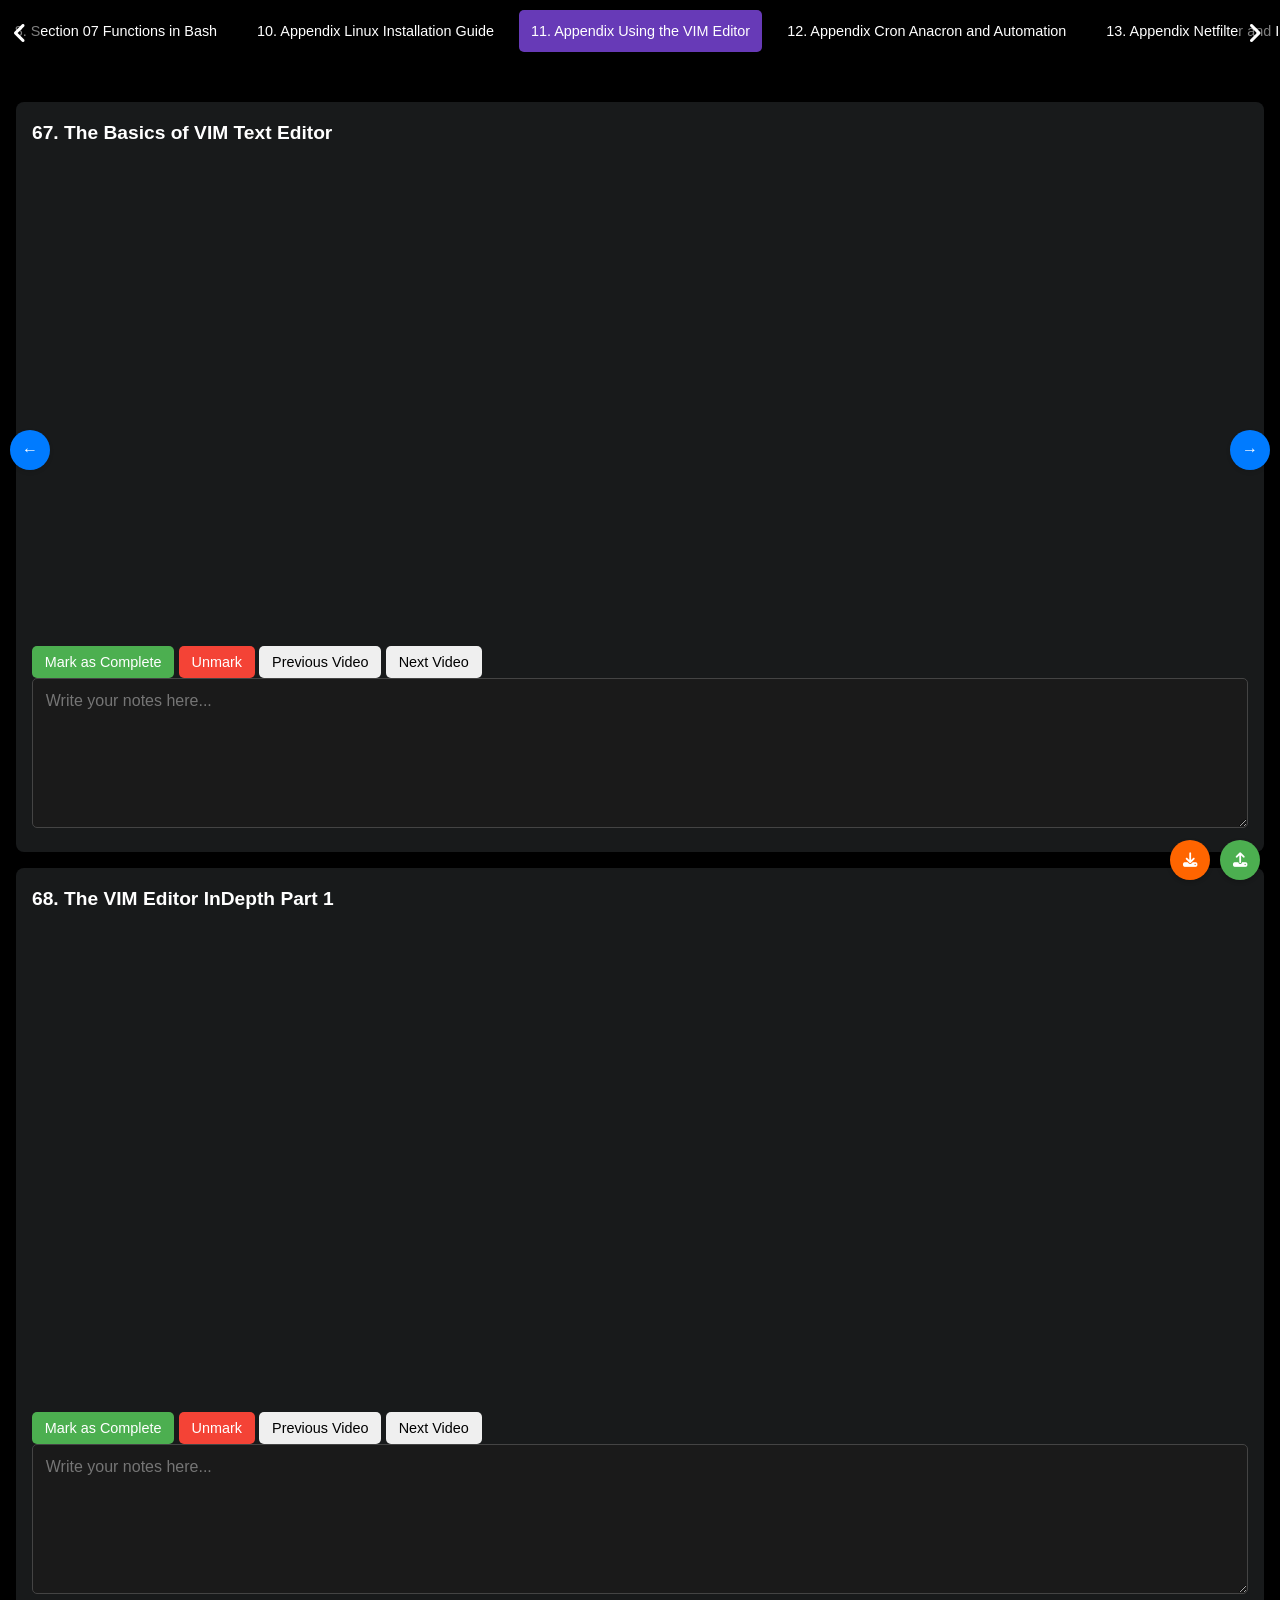
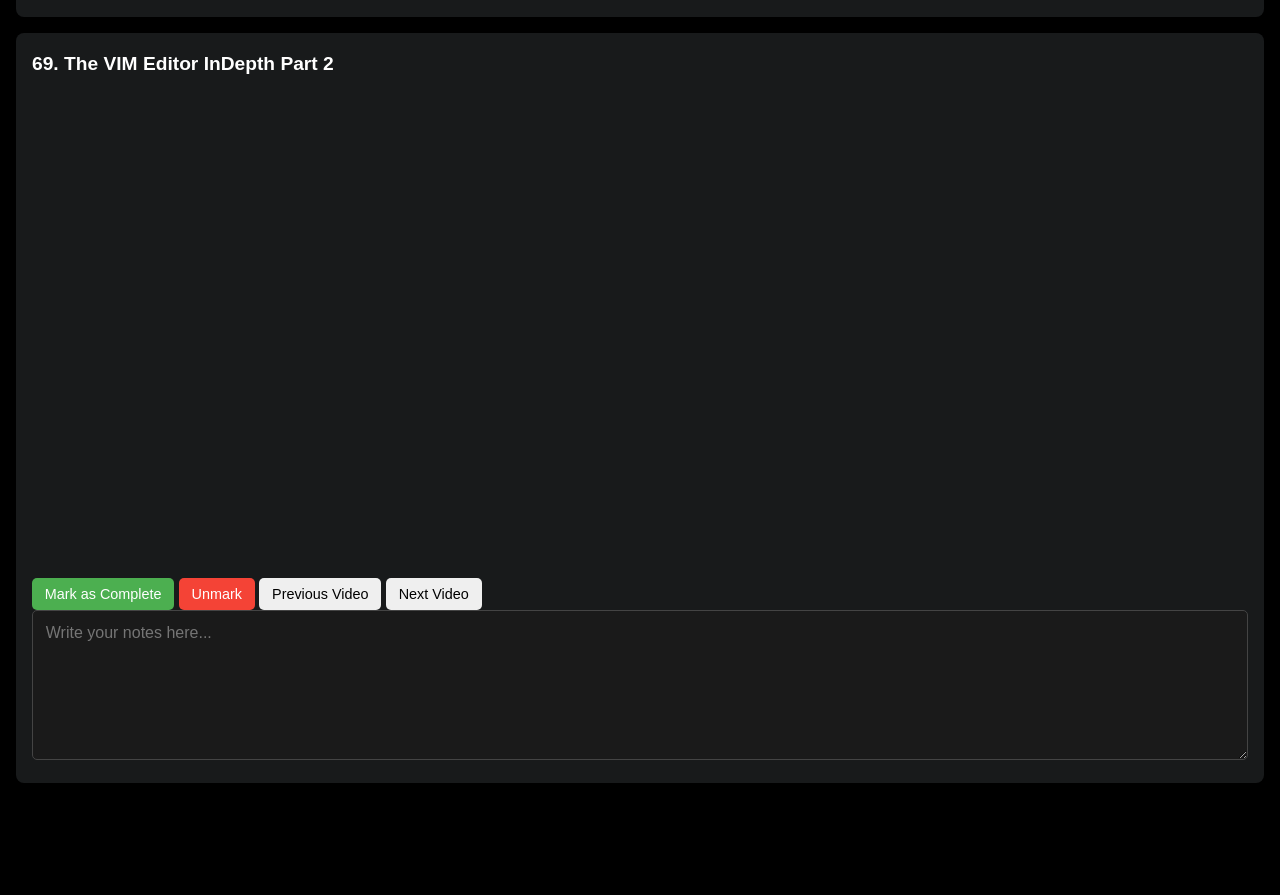
==== s10.html @ 4765cff9 "Add files via upload" ====
<!DOCTYPE html>

<html lang="en">
<head>
<meta charset="utf-8"/>
<meta content="width=device-width, initial-scale=1.0" name="viewport"/>
<title>Bash Scripting Learn Shell Scripting Zero to Mastery</title>
<link href="styles.css" rel="stylesheet"/>
<link href="https://cdnjs.cloudflare.com/ajax/libs/font-awesome/6.3.0/css/all.min.css" rel="stylesheet"/>
<style>
            .video-container {
                width: 100%;
                max-width: 800px;
                margin: 20px auto;
            }
            .drive-iframe {
                width: 100%;
                height: 100%;
                border: none;
            }
        </style>
</head>
<body>
<header>
<nav class="wrapper">
<i class="fa-solid fa-angle-left arrow" id="left"></i>
<ul class="carousel">
<!-- Navigation items will be inserted here -->
<li class="card"><a href="index.html">1. Introduction</a></li>
<li class="card"><a href="s2.html">2. Section 01 Intro to Bash Shell Scripting</a></li>
<li class="card"><a href="s3.html">3. Section 02 Variables</a></li>
<li class="card"><a href="s4.html">4. Section 03 Shell Expansions</a></li>
<li class="card"><a href="s5.html">5. Section 04 Shell Operation in Depth</a></li>
<li class="card"><a href="s6.html">6. Section 05 Program Flow in Bash</a></li>
<li class="card"><a href="s7.html">7. Section 06 Loops in Bash</a></li>
<li class="card"><a href="s8.html">8. Section 07 Functions in Bash</a></li>
<li class="card"><a href="s9.html">10. Appendix Linux Installation Guide</a></li>
<li class="card" id="actuel"><a href="s10.html">11. Appendix Using the VIM Editor</a></li>
<li class="card"><a href="s11.html">12. Appendix Cron Anacron and Automation</a></li>
<li class="card"><a href="s12.html">13. Appendix Netfilter and Iptables Firewall</a></li></ul>
<i class="fa-solid fa-angle-right arrow" id="right"></i>
</nav>
</header>
<!-- Navigation buttons -->
<button class="arrow-button" id="left-arrow" onclick="navigate('s9.html')">←</button>
<button class="arrow-button" id="right-arrow" onclick="navigate('s11.html')">→</button>
<main>
<!-- Video sections will be inserted here -->

<section class="section" id="section67">
<h2 class="video-title">67. The Basics of VIM Text Editor</h2>
<div class="video-container">
<iframe allow="autoplay" allowfullscreen="" class="drive-iframe" src="https://drive.google.com/file/d/1gbppZgVhkuj44n3WigcpNycdKIpr-x45/preview">
</iframe>
</div>
<button class="complete-btn">Mark as Complete</button>
<button class="unmark-btn">Unmark</button>
<button onclick="navigateToSection('prev', 0)">Previous Video</button>
<button onclick="navigateToSection('next', 0)">Next Video</button>
<textarea class="notes-input" id="notes67" placeholder="Write your notes here..."></textarea>
</section>
<section class="section" id="section68">
<h2 class="video-title">68. The VIM Editor InDepth Part 1</h2>
<div class="video-container">
<iframe allow="autoplay" allowfullscreen="" class="drive-iframe" src="https://drive.google.com/file/d/1gc5w0KLkhK8BNyvGFPytDbnXpHJUFHbZ/preview">
</iframe>
</div>
<button class="complete-btn">Mark as Complete</button>
<button class="unmark-btn">Unmark</button>
<button onclick="navigateToSection('prev', 1)">Previous Video</button>
<button onclick="navigateToSection('next', 1)">Next Video</button>
<textarea class="notes-input" id="notes68" placeholder="Write your notes here..."></textarea>
</section>
<section class="section" id="section69">
<h2 class="video-title">69. The VIM Editor InDepth Part 2</h2>
<div class="video-container">
<iframe allow="autoplay" allowfullscreen="" class="drive-iframe" src="https://drive.google.com/file/d/1gfsKuEkOISeP9J9SKrh0cAF49Kg6fISy/preview">
</iframe>
</div>
<button class="complete-btn">Mark as Complete</button>
<button class="unmark-btn">Unmark</button>
<button onclick="navigateToSection('prev', 2)">Previous Video</button>
<button onclick="navigateToSection('next', 2)">Next Video</button>
<textarea class="notes-input" id="notes69" placeholder="Write your notes here..."></textarea>
</section>
</main>
<!-- Footer elements -->
<div class="footer-buttons">
<button id="backToTop" style="display: none;">
<i class="fas fa-arrow-up"></i>
</button>
<button id="exportButton">
<i class="fa-solid fa-download"></i>
</button>
<input accept=".json" id="importButton" type="file"/>
<button id="importDataButton">
<i class="fa-solid fa-upload"></i>
</button>
</div>
<script src="script.js"></script>
</body>
</html>
---- styles.css ----
/* Base Styles */
    * {
    margin: 0;
    padding: 0;
    box-sizing: border-box;
    }

    html {
    scroll-behavior: smooth;
    font-size: 16px;
    }

    body {
    font-family: "Poppins", sans-serif;
    background-color: #000000;
    color: #fff;
    line-height: 1.6;
    padding-bottom: 80px; /* Space for footer buttons */
    }

    /* Header & Navigation */
    header {
    background-color: black;
    padding: 10px 0;
    position: sticky;
    top: 0;
    width: 100%;
    z-index: 1000;
    box-shadow: 0 4px 6px rgba(0, 0, 0, 0.1);
    }

    .wrapper {
    display: flex;
    align-items: center;
    justify-content: space-between;
    position: relative;
    overflow: hidden;
    width: 100%;
    }

    .carousel {
    display: flex;
    gap: 10px;
    overflow-x: auto;
    list-style: none;
    padding: 0 50px;
    margin: 0;
    scroll-behavior: smooth;
    flex-grow: 1;
    scrollbar-width: none; /* Firefox */
    }

    .carousel::-webkit-scrollbar {
    display: none; /* Chrome/Safari */
    }

    .card {
    flex: 0 0 auto;
    padding: 8px 15px;
    background-color: black;
    border-radius: 5px;
    transition: all 0.3s ease;
    }

    .card a {
    text-decoration: none;
    color: white;
    font-weight: 500;
    white-space: nowrap;
    font-size: 0.9rem;
    }

    .card:hover {
    transform: scale(1.05);
    background-color: #3d5da9;
    }

    #actuel {
    background-color: #673ab7;
    border-radius: 5px;
    padding: 8px 12px;
    color: white;
    }

    .arrow {
    color: white;
    font-size: 1.5rem;
    cursor: pointer;
    padding: 8px;
    background-color: rgba(0, 0, 0, 0.5);
    border-radius: 50%;
    position: absolute;
    top: 50%;
    transform: translateY(-50%);
    z-index: 10;
    display: flex;
    align-items: center;
    justify-content: center;
    width: 36px;
    height: 36px;
    }

    .arrow:hover {
    background-color: #e74c3c;
    }

    #left {
    left: 5px;
    }

    #right {
    right: 5px;
    }

    /* Main Content */
    main {
    padding: 1rem;
    margin-top: 0.5rem;
    }

    .section {
    background-color: rgb(24, 26, 27);
    margin: 1rem 0;
    padding: 1rem;
    border-radius: 8px;
    box-shadow: 0 2px 4px rgba(0, 0, 0, 0.1);
    }

    .video-title {
    font-size: 1.2rem;
    margin-bottom: 0.8rem;
    color: #fff;
    }

    .video-container {
    width: 100%;
    max-width: 800px;
    margin: 0 auto 1rem;
    aspect-ratio: 16/9;
    }

    .drive-iframe {
    width: 100%;
    height: 100%;
    border: none;
    border-radius: 5px;
    }

    /* Buttons */
    .button-group {
    display: flex;
    flex-wrap: wrap;
    gap: 0.5rem;
    margin-bottom: 1rem;
    }

    button {
    border-radius: 5px;
    padding: 0.5rem 0.8rem;
    border: none;
    cursor: pointer;
    font-weight: 500;
    font-size: 0.9rem;
    transition: all 0.2s ease;
    }

    .complete-btn {
    background-color: #4caf50;
    color: white;
    }

    .complete-btn:hover {
    background-color: #45a049;
    }

    .unmark-btn {
    background-color: #f44336;
    color: white;
    }

    .unmark-btn:hover {
    background-color: #d32f2f;
    }

    .arrow-button {
    position: fixed;
    top: 50%;
    transform: translateY(-50%);
    background-color: #007bff;
    color: white;
    border: none;
    border-radius: 50%;
    width: 40px;
    height: 40px;
    font-size: 1rem;
    cursor: pointer;
    box-shadow: 0 2px 4px rgba(0, 0, 0, 0.1);
    z-index: 999;
    display: flex;
    align-items: center;
    justify-content: center;
    }

    .arrow-button:hover {
    background-color: #0056b3;
    transform: translateY(-50%) scale(1.1);
    }

    #left-arrow {
    left: 10px;
    }

    #right-arrow {
    right: 10px;
    }

    /* Notes */
    .notes-input {
    width: 100%;
    height: 150px;
    padding: 0.8rem;
    border: 1px solid #444;
    border-radius: 5px;
    font-size: 1rem;
    resize: vertical;
    color: #fff;
    background-color: #1a1a1a;
    font-family: Arial, sans-serif;
    }

    .notes-input:focus {
    border-color: #4caf50;
    outline: none;
    box-shadow: 0 0 0 2px rgba(76, 175, 80, 0.2);
    }

    /* Footer Buttons */
    .footer-buttons {
    position: fixed;
    bottom: 20px;
    right: 20px;
    display: flex;
    gap: 10px;
    z-index: 1000;
    }

    #backToTop, #exportButton, #importDataButton {
    width: 40px;
    height: 40px;
    border-radius: 50%;
    display: flex;
    align-items: center;
    justify-content: center;
    border: none;
    cursor: pointer;
    box-shadow: 0 2px 4px rgba(0, 0, 0, 0.2);
    transition: all 0.2s ease;
    }

    #backToTop {
    background-color: #007BFF;
    color: white;
    }

    #backToTop:hover {
    background-color: #0056b3;
    }

    #exportButton {
    background-color: #FF6500;
    color: white;
    }

    #exportButton:hover {
    background-color: #fc7f2b;
    }

    #importDataButton {
    background-color: #4CAF50;
    color: white;
    }

    #importDataButton:hover {
    background-color: #49d34e;
    }

    #importButton {
    display: none;
    }

    /* Mobile Responsiveness */
    @media (max-width: 768px) {
    html {
        font-size: 14px;
    }

    .carousel {
        padding: 0 40px;
    }

    .card {
        padding: 6px 12px;
    }

    .arrow {
        width: 30px;
        height: 30px;
        font-size: 1.2rem;
    }

    .section {
        padding: 0.8rem;
    }

    .video-title {
        font-size: 1.1rem;
    }

    button {
        padding: 0.4rem 0.7rem;
        font-size: 0.8rem;
    }

    .arrow-button {
        width: 35px;
        height: 35px;
    }

    .footer-buttons {
        bottom: 15px;
        right: 15px;
    }

    #backToTop, #exportButton, #importDataButton {
        width: 36px;
        height: 36px;
        font-size: 0.9rem;
    }
    }

    @media (max-width: 480px) {
    .carousel {
        gap: 8px;
        padding: 0 35px;
    }

    .card a {
        font-size: 0.8rem;
    }

    .button-group {
        gap: 0.3rem;
    }

    button {
        padding: 0.3rem 0.6rem;
    }

    .notes-input {
        height: 120px;
        padding: 0.6rem;
    }
    }

    @media (max-width: 768px) {
    #left-arrow, #right-arrow {
        display: none !important;
    }
    }
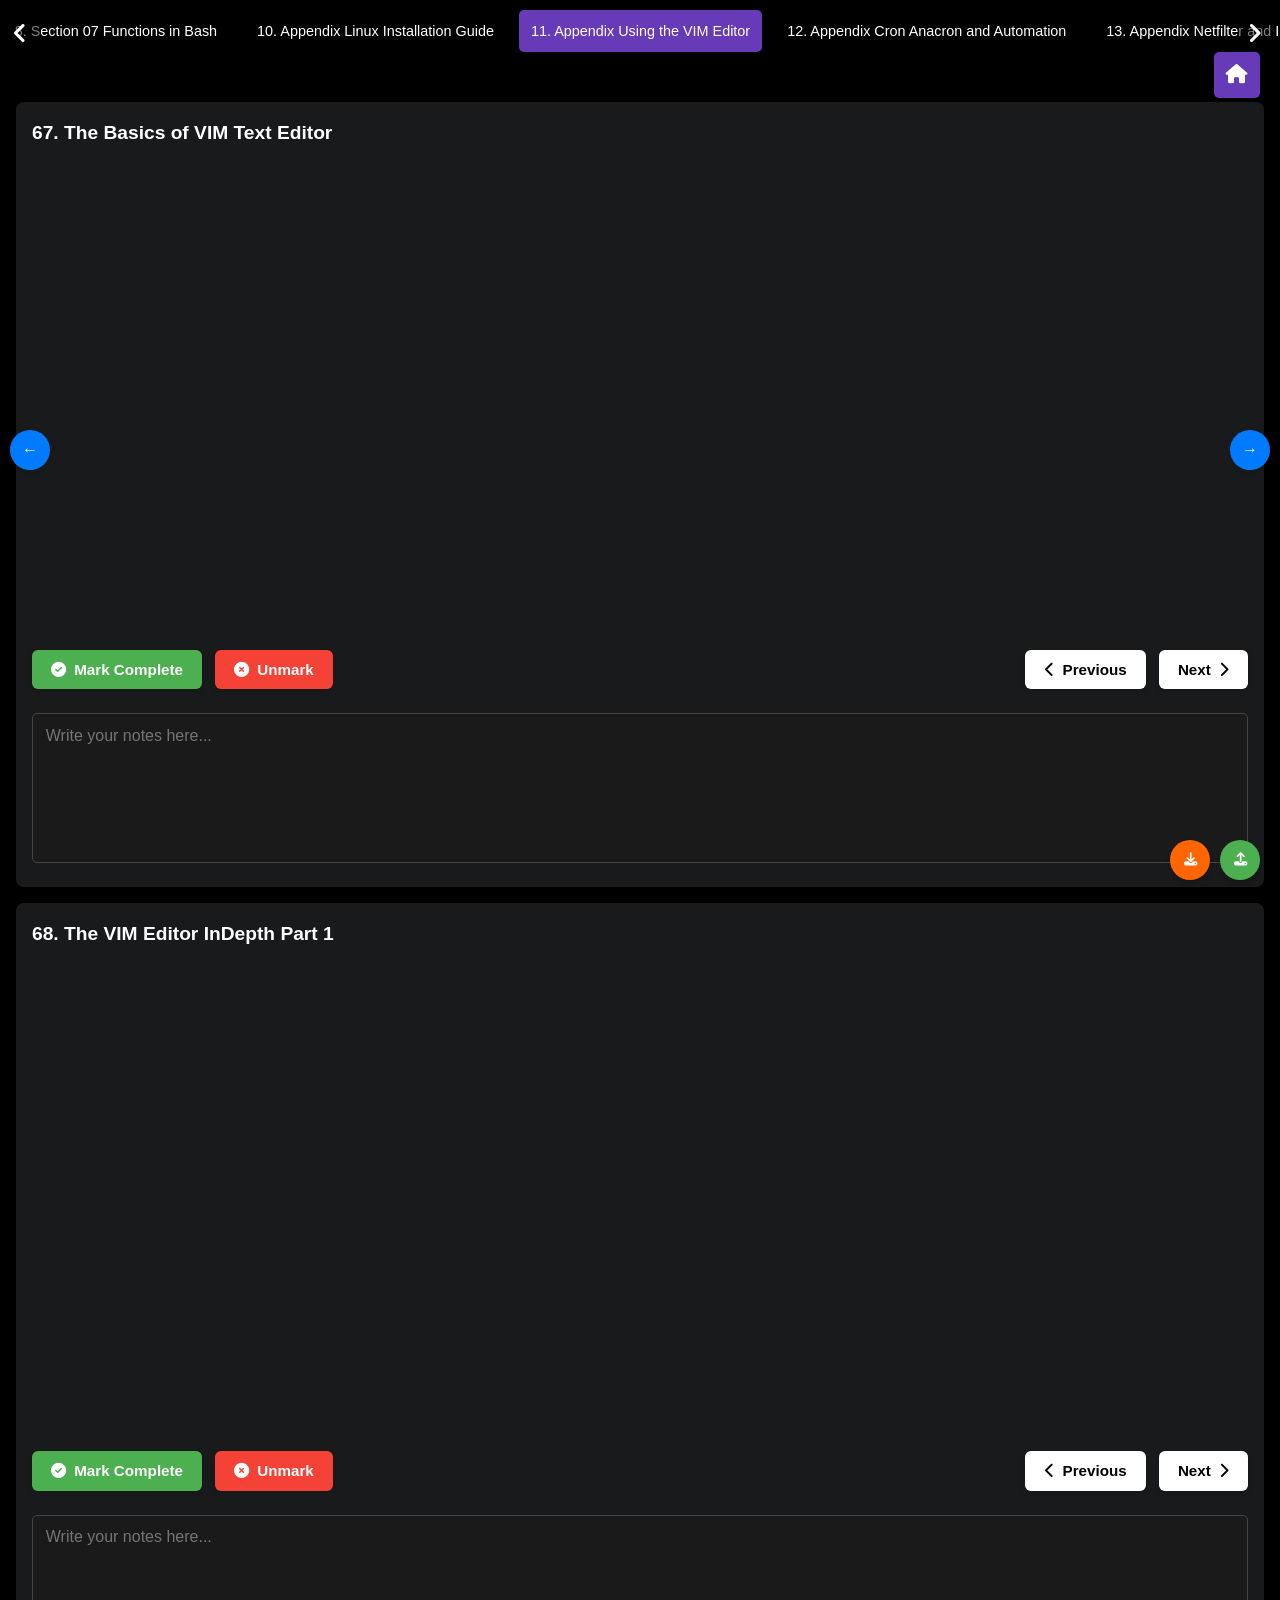
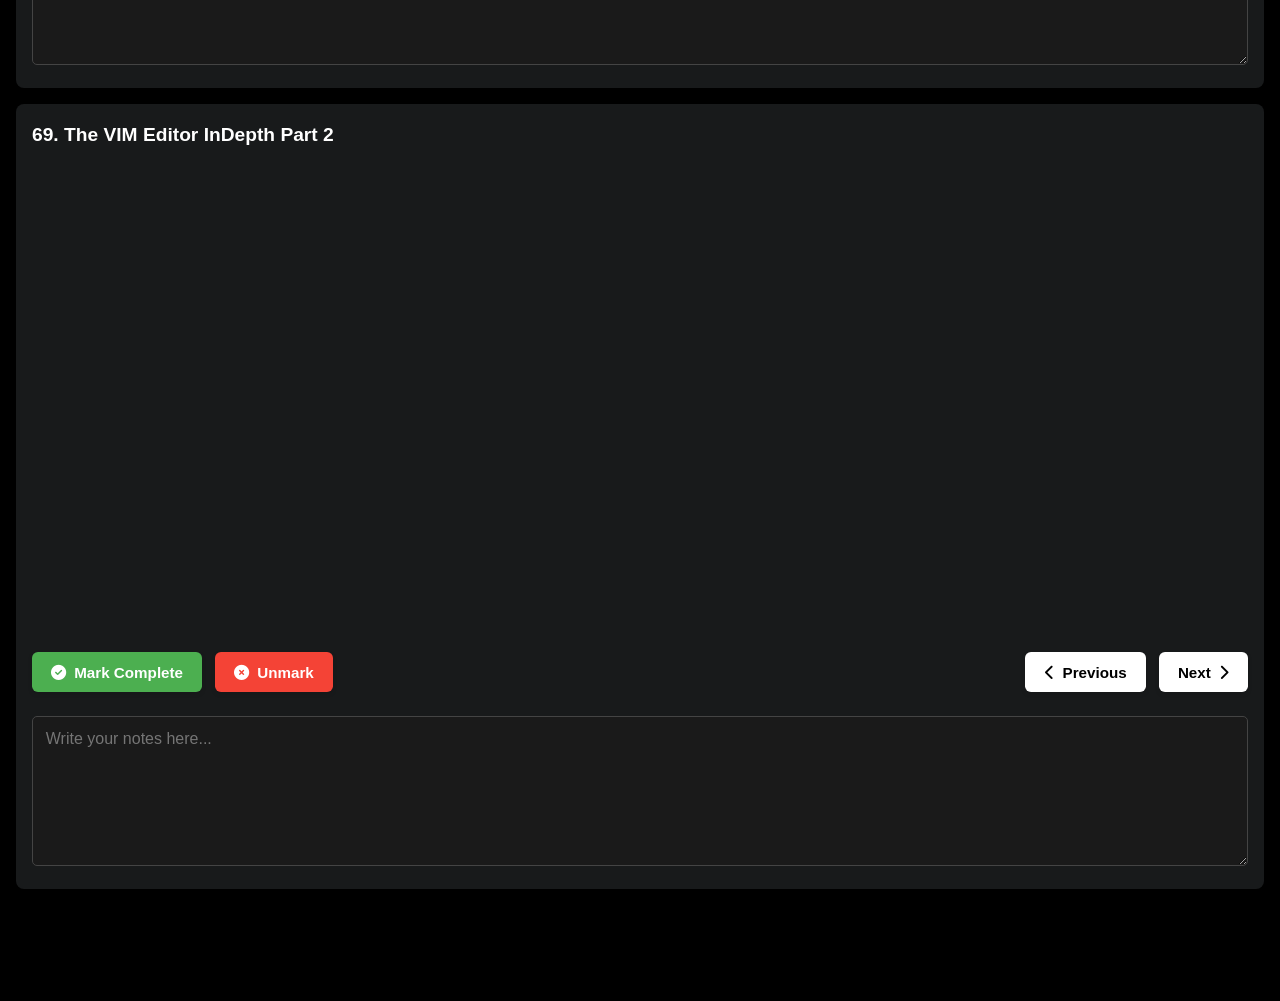
==== commit 77ab761f: "Add files via upload" ====
--- a/s10.html
+++ b/s10.html
@@ -40,6 +40,9 @@
 <li class="card"><a href="s12.html">13. Appendix Netfilter and Iptables Firewall</a></li></ul>
 <i class="fa-solid fa-angle-right arrow" id="right"></i>
 </nav>
+<a class="home-button" href="https://brahimsaa.github.io/all">
+<i class="fa-solid fa-home"></i>
+</a>
 </header>
 <!-- Navigation buttons -->
 <button class="arrow-button" id="left-arrow" onclick="navigate('s9.html')">←</button>
@@ -53,10 +56,24 @@
 <iframe allow="autoplay" allowfullscreen="" class="drive-iframe" src="https://drive.google.com/file/d/1gbppZgVhkuj44n3WigcpNycdKIpr-x45/preview">
 </iframe>
 </div>
-<button class="complete-btn">Mark as Complete</button>
-<button class="unmark-btn">Unmark</button>
-<button onclick="navigateToSection('prev', 0)">Previous Video</button>
-<button onclick="navigateToSection('next', 0)">Next Video</button>
+<div class="progress-navigate-container">
+<div class="progress">
+<button class="complete-btn">
+<i class="fas fa-check-circle"></i> Mark Complete
+                        </button>
+<button class="unmark-btn">
+<i class="fas fa-times-circle"></i> Unmark
+                        </button>
+</div>
+<div class="navigate">
+<button class="nav-btn prev-btn" onclick="navigateToSection('prev', 0)">
+<i class="fas fa-chevron-left"></i> Previous
+                        </button>
+<button class="nav-btn next-btn" onclick="navigateToSection('next', 0)">
+                            Next <i class="fas fa-chevron-right"></i>
+</button>
+</div>
+</div>
 <textarea class="notes-input" id="notes67" placeholder="Write your notes here..."></textarea>
 </section>
 <section class="section" id="section68">
@@ -65,10 +82,24 @@
 <iframe allow="autoplay" allowfullscreen="" class="drive-iframe" src="https://drive.google.com/file/d/1gc5w0KLkhK8BNyvGFPytDbnXpHJUFHbZ/preview">
 </iframe>
 </div>
-<button class="complete-btn">Mark as Complete</button>
-<button class="unmark-btn">Unmark</button>
-<button onclick="navigateToSection('prev', 1)">Previous Video</button>
-<button onclick="navigateToSection('next', 1)">Next Video</button>
+<div class="progress-navigate-container">
+<div class="progress">
+<button class="complete-btn">
+<i class="fas fa-check-circle"></i> Mark Complete
+                        </button>
+<button class="unmark-btn">
+<i class="fas fa-times-circle"></i> Unmark
+                        </button>
+</div>
+<div class="navigate">
+<button class="nav-btn prev-btn" onclick="navigateToSection('prev', 1)">
+<i class="fas fa-chevron-left"></i> Previous
+                        </button>
+<button class="nav-btn next-btn" onclick="navigateToSection('next', 1)">
+                            Next <i class="fas fa-chevron-right"></i>
+</button>
+</div>
+</div>
 <textarea class="notes-input" id="notes68" placeholder="Write your notes here..."></textarea>
 </section>
 <section class="section" id="section69">
@@ -77,10 +108,24 @@
 <iframe allow="autoplay" allowfullscreen="" class="drive-iframe" src="https://drive.google.com/file/d/1gfsKuEkOISeP9J9SKrh0cAF49Kg6fISy/preview">
 </iframe>
 </div>
-<button class="complete-btn">Mark as Complete</button>
-<button class="unmark-btn">Unmark</button>
-<button onclick="navigateToSection('prev', 2)">Previous Video</button>
-<button onclick="navigateToSection('next', 2)">Next Video</button>
+<div class="progress-navigate-container">
+<div class="progress">
+<button class="complete-btn">
+<i class="fas fa-check-circle"></i> Mark Complete
+                        </button>
+<button class="unmark-btn">
+<i class="fas fa-times-circle"></i> Unmark
+                        </button>
+</div>
+<div class="navigate">
+<button class="nav-btn prev-btn" onclick="navigateToSection('prev', 2)">
+<i class="fas fa-chevron-left"></i> Previous
+                        </button>
+<button class="nav-btn next-btn" onclick="navigateToSection('next', 2)">
+                            Next <i class="fas fa-chevron-right"></i>
+</button>
+</div>
+</div>
 <textarea class="notes-input" id="notes69" placeholder="Write your notes here..."></textarea>
 </section>
 </main>
--- a/styles.css
+++ b/styles.css
@@ -1,369 +1,441 @@
 /* Base Styles */
-    * {
-    margin: 0;
-    padding: 0;
-    box-sizing: border-box;
-    }
-
-    html {
-    scroll-behavior: smooth;
-    font-size: 16px;
-    }
-
-    body {
-    font-family: "Poppins", sans-serif;
-    background-color: #000000;
-    color: #fff;
-    line-height: 1.6;
-    padding-bottom: 80px; /* Space for footer buttons */
-    }
-
-    /* Header & Navigation */
-    header {
-    background-color: black;
-    padding: 10px 0;
-    position: sticky;
-    top: 0;
+* {
+  margin: 0;
+  padding: 0;
+  box-sizing: border-box;
+}
+
+html {
+  scroll-behavior: smooth;
+  font-size: 16px;
+}
+
+body {
+  font-family: "Poppins", sans-serif;
+  background-color: #000000;
+  color: #fff;
+  line-height: 1.6;
+  padding-bottom: 80px;
+}
+
+/* Header & Navigation */
+header {
+  background-color: black;
+  padding: 10px 0;
+  position: sticky;
+  top: 0;
+  width: 100%;
+  z-index: 1000;
+  box-shadow: 0 4px 6px rgba(0, 0, 0, 0.1);
+}
+
+.wrapper {
+  display: flex;
+  align-items: center;
+  justify-content: space-between;
+  position: relative;
+  overflow: hidden;
+  width: 100%;
+}
+
+.carousel {
+  display: flex;
+  gap: 10px;
+  overflow-x: auto;
+  list-style: none;
+  padding: 0 50px;
+  margin: 0;
+  scroll-behavior: smooth;
+  flex-grow: 1;
+  scrollbar-width: none;
+}
+
+.carousel::-webkit-scrollbar {
+  display: none;
+}
+
+.card {
+  flex: 0 0 auto;
+  padding: 8px 15px;
+  background-color: black;
+  border-radius: 5px;
+  transition: all 0.3s ease;
+}
+
+.card a {
+  text-decoration: none;
+  color: white;
+  font-weight: 500;
+  white-space: nowrap;
+  font-size: 0.9rem;
+}
+
+.card:hover {
+  transform: scale(1.05);
+  background-color: #3d5da9;
+}
+
+#actuel {
+  background-color: #673ab7;
+  border-radius: 5px;
+  padding: 8px 12px;
+  color: white;
+}
+
+.arrow {
+  color: white;
+  font-size: 1.5rem;
+  cursor: pointer;
+  padding: 8px;
+  background-color: rgba(0, 0, 0, 0.5);
+  border-radius: 50%;
+  position: absolute;
+  top: 50%;
+  transform: translateY(-50%);
+  z-index: 10;
+  display: flex;
+  align-items: center;
+  justify-content: center;
+  width: 36px;
+  height: 36px;
+}
+
+.arrow:hover {
+  background-color: #e74c3c;
+}
+
+#left {
+  left: 5px;
+}
+
+#right {
+  right: 5px;
+}
+
+/* Home Button */
+.home-button {
+  position: absolute;
+  right: 20px;
+  color: white;
+  font-size: 1.2rem;
+  background-color: #673ab7;
+  padding: 8px 12px;
+  border-radius: 5px;
+  transition: all 0.3s ease;
+}
+
+.home-button:hover {
+  background-color: #5e35b1;
+  transform: scale(1.05);
+}
+
+/* Main Content */
+main {
+  padding: 1rem;
+  margin-top: 0.5rem;
+}
+
+.section {
+  background-color: rgb(24, 26, 27);
+  margin: 1rem 0;
+  padding: 1rem;
+  border-radius: 8px;
+  box-shadow: 0 2px 4px rgba(0, 0, 0, 0.1);
+}
+
+.video-title {
+  font-size: 1.2rem;
+  margin-bottom: 0.8rem;
+  color: #fff;
+}
+
+.video-container {
+  width: 100%;
+  max-width: 800px;
+  margin: 0 auto 1rem;
+  aspect-ratio: 16/9;
+}
+
+.drive-iframe {
+  width: 100%;
+  height: 100%;
+  border: none;
+  border-radius: 5px;
+}
+
+/* Progress & Navigation Container */
+.progress-navigate-container {
+  display: flex;
+  justify-content: space-between;
+  align-items: center;
+  margin: 1.5rem 0;
+  gap: 1rem;
+  flex-wrap: wrap;
+}
+
+.progress, .navigate {
+  display: flex;
+  gap: 0.8rem;
+}
+
+/* Button Styles */
+.complete-btn, .unmark-btn, .nav-btn {
+  padding: 0.7rem 1.2rem;
+  border-radius: 6px;
+  font-weight: 600;
+  font-size: 0.95rem;
+  transition: all 0.3s ease;
+  display: flex;
+  align-items: center;
+  gap: 0.5rem;
+  border: none;
+  cursor: pointer;
+  box-shadow: 0 2px 5px rgba(0,0,0,0.1);
+}
+
+.complete-btn {
+  background-color: #4CAF50;
+  color: white;
+}
+
+.complete-btn:hover {
+  background-color: #3e8e41;
+  transform: translateY(-2px);
+  box-shadow: 0 4px 8px rgba(0,0,0,0.15);
+}
+
+.unmark-btn {
+  background-color: #f44336;
+  color: white;
+}
+
+.unmark-btn:hover {
+  background-color: #d32f2f;
+  transform: translateY(-2px);
+  box-shadow: 0 4px 8px rgba(0,0,0,0.15);
+}
+
+.nav-btn {
+  background-color: white;
+  color: black;
+}
+
+.nav-btn:hover {
+  background-color: #dcdcdc;
+  transform: translateY(-2px);
+  box-shadow: 0 4px 8px rgba(0,0,0,0.15);
+}
+
+/* Notes */
+.notes-input {
+  width: 100%;
+  height: 150px;
+  padding: 0.8rem;
+  border: 1px solid #444;
+  border-radius: 5px;
+  font-size: 1rem;
+  resize: vertical;
+  color: #fff;
+  background-color: #1a1a1a;
+  font-family: Arial, sans-serif;
+}
+
+.notes-input:focus {
+  border-color: #4caf50;
+  outline: none;
+  box-shadow: 0 0 0 2px rgba(76, 175, 80, 0.2);
+}
+
+/* Footer Buttons */
+.footer-buttons {
+  position: fixed;
+  bottom: 20px;
+  right: 20px;
+  display: flex;
+  gap: 10px;
+  z-index: 1000;
+}
+
+#backToTop,
+#exportButton,
+#importDataButton {
+  width: 40px;
+  height: 40px;
+  border-radius: 50%;
+  display: flex;
+  align-items: center;
+  justify-content: center;
+  border: none;
+  cursor: pointer;
+  box-shadow: 0 2px 4px rgba(0, 0, 0, 0.2);
+  transition: all 0.2s ease;
+}
+
+#backToTop {
+  background-color: #007bff;
+  color: white;
+}
+
+#backToTop:hover {
+  background-color: #0056b3;
+}
+
+#exportButton {
+  background-color: #ff6500;
+  color: white;
+}
+
+#exportButton:hover {
+  background-color: #fc7f2b;
+}
+
+#importDataButton {
+  background-color: #4caf50;
+  color: white;
+}
+
+#importDataButton:hover {
+  background-color: #49d34e;
+}
+
+#importButton {
+  display: none;
+}
+
+/* Arrow Buttons */
+.arrow-button {
+  position: fixed;
+  top: 50%;
+  transform: translateY(-50%);
+  background-color: #007bff;
+  color: white;
+  border: none;
+  border-radius: 50%;
+  width: 40px;
+  height: 40px;
+  font-size: 1rem;
+  cursor: pointer;
+  box-shadow: 0 2px 4px rgba(0, 0, 0, 0.1);
+  z-index: 999;
+  display: flex;
+  align-items: center;
+  justify-content: center;
+}
+
+.arrow-button:hover {
+  background-color: #0056b3;
+  transform: translateY(-50%) scale(1.1);
+}
+
+#left-arrow {
+  left: 10px;
+}
+
+#right-arrow {
+  right: 10px;
+}
+
+/* Mobile Responsiveness */
+@media (max-width: 768px) {
+  html {
+    font-size: 14px;
+  }
+
+  .carousel {
+    padding: 0 40px;
+  }
+
+  .card {
+    padding: 6px 12px;
+  }
+
+  .arrow {
+    width: 30px;
+    height: 30px;
+    font-size: 1.2rem;
+  }
+
+  .section {
+    padding: 0.8rem;
+  }
+
+  .video-title {
+    font-size: 1.1rem;
+  }
+
+  .home-button {
+    right: 10px;
+    padding: 6px 10px;
+  }
+
+  .progress-navigate-container {
+    flex-direction: column;
+    gap: 0.8rem;
+  }
+
+  .progress, .navigate {
     width: 100%;
-    z-index: 1000;
-    box-shadow: 0 4px 6px rgba(0, 0, 0, 0.1);
-    }
-
-    .wrapper {
-    display: flex;
-    align-items: center;
-    justify-content: space-between;
-    position: relative;
-    overflow: hidden;
-    width: 100%;
-    }
-
-    .carousel {
-    display: flex;
-    gap: 10px;
-    overflow-x: auto;
-    list-style: none;
-    padding: 0 50px;
-    margin: 0;
-    scroll-behavior: smooth;
+    justify-content: center;
+    flex-wrap: wrap;
+  }
+
+  .complete-btn, .unmark-btn, .nav-btn {
+    padding: 0.6rem 1rem;
+    font-size: 0.9rem;
     flex-grow: 1;
-    scrollbar-width: none; /* Firefox */
-    }
-
-    .carousel::-webkit-scrollbar {
-    display: none; /* Chrome/Safari */
-    }
-
-    .card {
-    flex: 0 0 auto;
-    padding: 8px 15px;
-    background-color: black;
-    border-radius: 5px;
-    transition: all 0.3s ease;
-    }
-
-    .card a {
-    text-decoration: none;
-    color: white;
-    font-weight: 500;
-    white-space: nowrap;
-    font-size: 0.9rem;
-    }
-
-    .card:hover {
-    transform: scale(1.05);
-    background-color: #3d5da9;
-    }
-
-    #actuel {
-    background-color: #673ab7;
-    border-radius: 5px;
-    padding: 8px 12px;
-    color: white;
-    }
-
-    .arrow {
-    color: white;
-    font-size: 1.5rem;
-    cursor: pointer;
-    padding: 8px;
-    background-color: rgba(0, 0, 0, 0.5);
-    border-radius: 50%;
-    position: absolute;
-    top: 50%;
-    transform: translateY(-50%);
-    z-index: 10;
-    display: flex;
-    align-items: center;
     justify-content: center;
+  }
+
+  .footer-buttons {
+    bottom: 15px;
+    right: 15px;
+  }
+
+  #backToTop,
+  #exportButton,
+  #importDataButton {
     width: 36px;
     height: 36px;
-    }
-
-    .arrow:hover {
-    background-color: #e74c3c;
-    }
-
-    #left {
-    left: 5px;
-    }
-
-    #right {
-    right: 5px;
-    }
-
-    /* Main Content */
-    main {
-    padding: 1rem;
-    margin-top: 0.5rem;
-    }
-
-    .section {
-    background-color: rgb(24, 26, 27);
-    margin: 1rem 0;
-    padding: 1rem;
-    border-radius: 8px;
-    box-shadow: 0 2px 4px rgba(0, 0, 0, 0.1);
-    }
-
-    .video-title {
-    font-size: 1.2rem;
-    margin-bottom: 0.8rem;
-    color: #fff;
-    }
-
-    .video-container {
+    font-size: 0.9rem;
+  }
+
+  #left-arrow,
+  #right-arrow {
+    display: none !important;
+  }
+}
+
+@media (max-width: 480px) {
+  .carousel {
+    gap: 8px;
+    padding: 0 35px;
+  }
+
+  .card a {
+    font-size: 0.8rem;
+  }
+
+  .notes-input {
+    height: 120px;
+    padding: 0.6rem;
+  }
+
+  .progress, .navigate {
+    display: grid;
+    grid-template-columns: 1fr 1fr;
+    gap: 0.8rem;
+  }
+
+  .complete-btn, .unmark-btn, .nav-btn {
+    padding: 0.8rem 0.5rem;
     width: 100%;
-    max-width: 800px;
-    margin: 0 auto 1rem;
-    aspect-ratio: 16/9;
-    }
-
-    .drive-iframe {
-    width: 100%;
-    height: 100%;
-    border: none;
-    border-radius: 5px;
-    }
-
-    /* Buttons */
-    .button-group {
-    display: flex;
-    flex-wrap: wrap;
-    gap: 0.5rem;
-    margin-bottom: 1rem;
-    }
-
-    button {
-    border-radius: 5px;
-    padding: 0.5rem 0.8rem;
-    border: none;
-    cursor: pointer;
-    font-weight: 500;
-    font-size: 0.9rem;
-    transition: all 0.2s ease;
-    }
-
-    .complete-btn {
-    background-color: #4caf50;
-    color: white;
-    }
-
-    .complete-btn:hover {
-    background-color: #45a049;
-    }
-
-    .unmark-btn {
-    background-color: #f44336;
-    color: white;
-    }
-
-    .unmark-btn:hover {
-    background-color: #d32f2f;
-    }
-
-    .arrow-button {
-    position: fixed;
-    top: 50%;
-    transform: translateY(-50%);
-    background-color: #007bff;
-    color: white;
-    border: none;
-    border-radius: 50%;
-    width: 40px;
-    height: 40px;
-    font-size: 1rem;
-    cursor: pointer;
-    box-shadow: 0 2px 4px rgba(0, 0, 0, 0.1);
-    z-index: 999;
-    display: flex;
-    align-items: center;
-    justify-content: center;
-    }
-
-    .arrow-button:hover {
-    background-color: #0056b3;
-    transform: translateY(-50%) scale(1.1);
-    }
-
-    #left-arrow {
-    left: 10px;
-    }
-
-    #right-arrow {
-    right: 10px;
-    }
-
-    /* Notes */
-    .notes-input {
-    width: 100%;
-    height: 150px;
-    padding: 0.8rem;
-    border: 1px solid #444;
-    border-radius: 5px;
-    font-size: 1rem;
-    resize: vertical;
-    color: #fff;
-    background-color: #1a1a1a;
-    font-family: Arial, sans-serif;
-    }
-
-    .notes-input:focus {
-    border-color: #4caf50;
-    outline: none;
-    box-shadow: 0 0 0 2px rgba(76, 175, 80, 0.2);
-    }
-
-    /* Footer Buttons */
-    .footer-buttons {
-    position: fixed;
-    bottom: 20px;
-    right: 20px;
-    display: flex;
-    gap: 10px;
-    z-index: 1000;
-    }
-
-    #backToTop, #exportButton, #importDataButton {
-    width: 40px;
-    height: 40px;
-    border-radius: 50%;
-    display: flex;
-    align-items: center;
-    justify-content: center;
-    border: none;
-    cursor: pointer;
-    box-shadow: 0 2px 4px rgba(0, 0, 0, 0.2);
-    transition: all 0.2s ease;
-    }
-
-    #backToTop {
-    background-color: #007BFF;
-    color: white;
-    }
-
-    #backToTop:hover {
-    background-color: #0056b3;
-    }
-
-    #exportButton {
-    background-color: #FF6500;
-    color: white;
-    }
-
-    #exportButton:hover {
-    background-color: #fc7f2b;
-    }
-
-    #importDataButton {
-    background-color: #4CAF50;
-    color: white;
-    }
-
-    #importDataButton:hover {
-    background-color: #49d34e;
-    }
-
-    #importButton {
-    display: none;
-    }
-
-    /* Mobile Responsiveness */
-    @media (max-width: 768px) {
-    html {
-        font-size: 14px;
-    }
-
-    .carousel {
-        padding: 0 40px;
-    }
-
-    .card {
-        padding: 6px 12px;
-    }
-
-    .arrow {
-        width: 30px;
-        height: 30px;
-        font-size: 1.2rem;
-    }
-
-    .section {
-        padding: 0.8rem;
-    }
-
-    .video-title {
-        font-size: 1.1rem;
-    }
-
-    button {
-        padding: 0.4rem 0.7rem;
-        font-size: 0.8rem;
-    }
-
-    .arrow-button {
-        width: 35px;
-        height: 35px;
-    }
-
-    .footer-buttons {
-        bottom: 15px;
-        right: 15px;
-    }
-
-    #backToTop, #exportButton, #importDataButton {
-        width: 36px;
-        height: 36px;
-        font-size: 0.9rem;
-    }
-    }
-
-    @media (max-width: 480px) {
-    .carousel {
-        gap: 8px;
-        padding: 0 35px;
-    }
-
-    .card a {
-        font-size: 0.8rem;
-    }
-
-    .button-group {
-        gap: 0.3rem;
-    }
-
-    button {
-        padding: 0.3rem 0.6rem;
-    }
-
-    .notes-input {
-        height: 120px;
-        padding: 0.6rem;
-    }
-    }
-
-    @media (max-width: 768px) {
-    #left-arrow, #right-arrow {
-        display: none !important;
-    }
-    }+    white-space: nowrap;
+  }
+}
+
+@media (max-width: 400px) {
+  .complete-btn, .unmark-btn, .nav-btn {
+    font-size: 0.85rem;
+    padding: 0.7rem 0.4rem;
+  }
+}
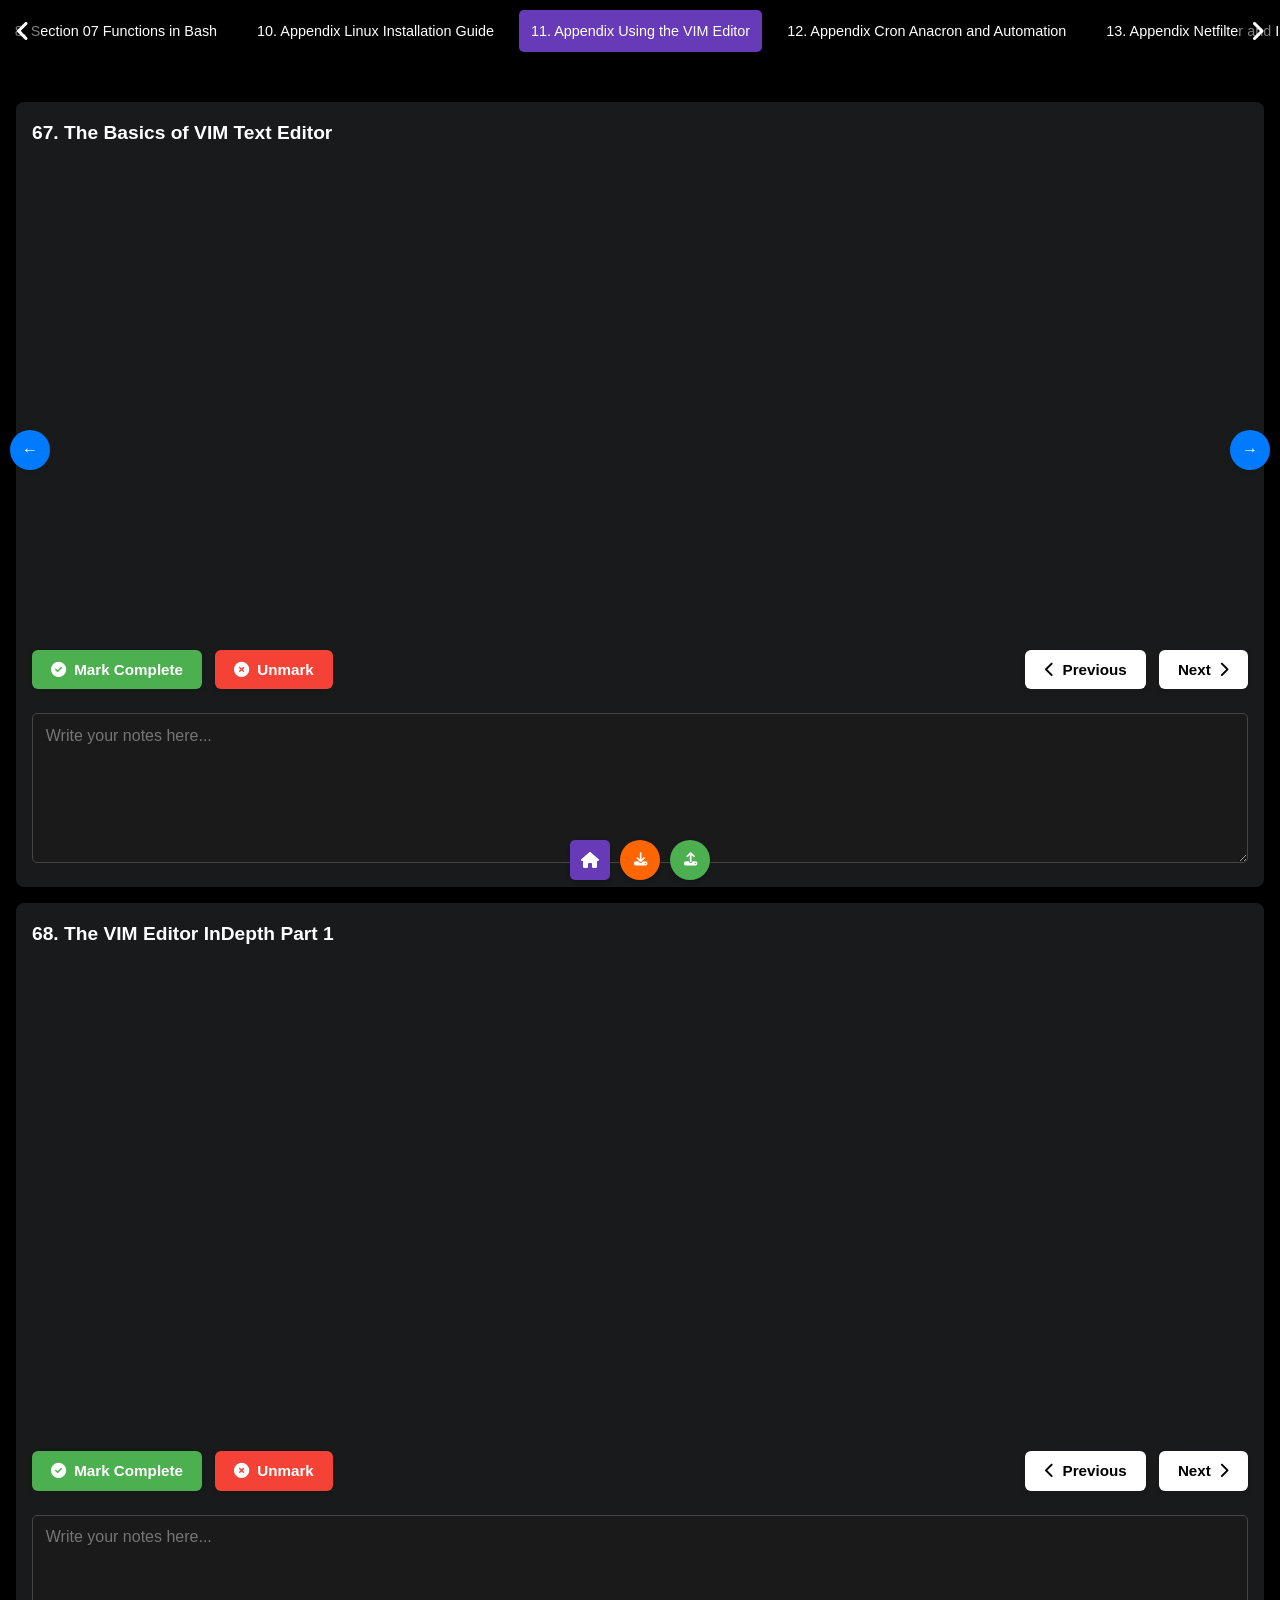
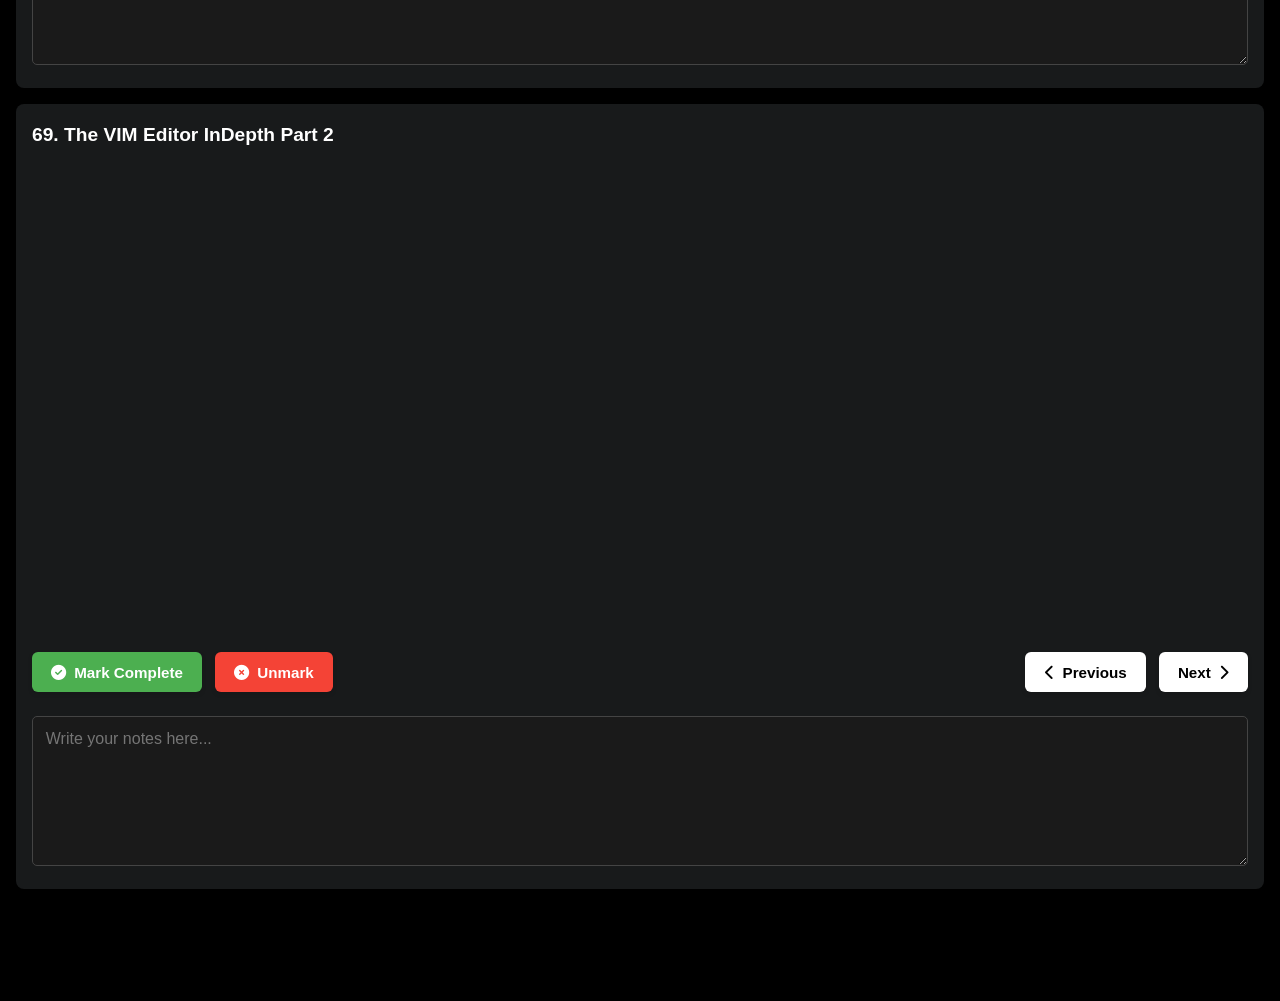
==== commit 3a210dae: "Add files via upload" ====
--- a/s10.html
+++ b/s10.html
@@ -40,9 +40,6 @@
 <li class="card"><a href="s12.html">13. Appendix Netfilter and Iptables Firewall</a></li></ul>
 <i class="fa-solid fa-angle-right arrow" id="right"></i>
 </nav>
-<a class="home-button" href="https://brahimsaa.github.io/all">
-<i class="fa-solid fa-home"></i>
-</a>
 </header>
 <!-- Navigation buttons -->
 <button class="arrow-button" id="left-arrow" onclick="navigate('s9.html')">←</button>
@@ -131,9 +128,9 @@
 </main>
 <!-- Footer elements -->
 <div class="footer-buttons">
-<button id="backToTop" style="display: none;">
-<i class="fas fa-arrow-up"></i>
-</button>
+<a class="home-button" href="https://brahimsaa.github.io/all" id="homeButton">
+<i class="fa-solid fa-home"></i>
+</a>
 <button id="exportButton">
 <i class="fa-solid fa-download"></i>
 </button>
--- a/styles.css
+++ b/styles.css
@@ -106,28 +106,14 @@
 
 #left {
   left: 5px;
+  display: flex;
 }
 
 #right {
   right: 5px;
-}
-
-/* Home Button */
-.home-button {
-  position: absolute;
-  right: 20px;
-  color: white;
-  font-size: 1.2rem;
-  background-color: #673ab7;
-  padding: 8px 12px;
-  border-radius: 5px;
-  transition: all 0.3s ease;
-}
-
-.home-button:hover {
-  background-color: #5e35b1;
-  transform: scale(1.05);
-}
+  display: flex;
+}
+
 
 /* Main Content */
 main {
@@ -246,62 +232,6 @@
   box-shadow: 0 0 0 2px rgba(76, 175, 80, 0.2);
 }
 
-/* Footer Buttons */
-.footer-buttons {
-  position: fixed;
-  bottom: 20px;
-  right: 20px;
-  display: flex;
-  gap: 10px;
-  z-index: 1000;
-}
-
-#backToTop,
-#exportButton,
-#importDataButton {
-  width: 40px;
-  height: 40px;
-  border-radius: 50%;
-  display: flex;
-  align-items: center;
-  justify-content: center;
-  border: none;
-  cursor: pointer;
-  box-shadow: 0 2px 4px rgba(0, 0, 0, 0.2);
-  transition: all 0.2s ease;
-}
-
-#backToTop {
-  background-color: #007bff;
-  color: white;
-}
-
-#backToTop:hover {
-  background-color: #0056b3;
-}
-
-#exportButton {
-  background-color: #ff6500;
-  color: white;
-}
-
-#exportButton:hover {
-  background-color: #fc7f2b;
-}
-
-#importDataButton {
-  background-color: #4caf50;
-  color: white;
-}
-
-#importDataButton:hover {
-  background-color: #49d34e;
-}
-
-#importButton {
-  display: none;
-}
-
 /* Arrow Buttons */
 .arrow-button {
   position: fixed;
@@ -335,6 +265,87 @@
   right: 10px;
 }
 
+/* Footer Buttons */
+.footer-buttons {
+  position: fixed;
+  bottom: 20px;
+  left: 50%;
+  transform: translateX(-50%);
+  display: flex;
+  gap: 10px;
+  z-index: 1000;
+  align-items: center;
+  padding: 0 10px;
+}
+
+#backToTop,
+#exportButton,
+#importDataButton,
+.home-button {
+  width: 40px;
+  height: 40px;
+  display: flex;
+  align-items: center;
+  justify-content: center;
+  border: none;
+  cursor: pointer;
+  box-shadow: 0 2px 4px rgba(0, 0, 0, 0.2);
+  transition: all 0.2s ease;
+  text-decoration: none;
+}
+
+/* Circular buttons */
+#backToTop,
+#exportButton,
+#importDataButton {
+  border-radius: 50%;
+}
+
+/* Square home button with slight rounding */
+.home-button {
+  border-radius: 5px;
+  background-color: #673ab7;
+  color: white;
+}
+
+/* Button colors */
+#backToTop {
+  background-color: #007bff;
+  color: white;
+}
+
+#exportButton {
+  background-color: #ff6500;
+  color: white;
+}
+
+#importDataButton {
+  background-color: #4caf50;
+  color: white;
+}
+
+/* Hover effects */
+#backToTop:hover {
+  background-color: #0056b3;
+}
+
+#exportButton:hover {
+  background-color: #fc7f2b;
+}
+
+#importDataButton:hover {
+  background-color: #49d34e;
+}
+
+.home-button:hover {
+  background-color: #5e35b1;
+  transform: scale(1.1);
+}
+
+#importButton {
+  display: none;
+}
+
 /* Mobile Responsiveness */
 @media (max-width: 768px) {
   html {
@@ -361,11 +372,6 @@
 
   .video-title {
     font-size: 1.1rem;
-  }
-
-  .home-button {
-    right: 10px;
-    padding: 6px 10px;
   }
 
   .progress-navigate-container {
@@ -388,15 +394,21 @@
 
   .footer-buttons {
     bottom: 15px;
-    right: 15px;
+    gap: 8px;
+    padding: 0 8px;
   }
 
   #backToTop,
   #exportButton,
-  #importDataButton {
+  #importDataButton,
+  .home-button {
     width: 36px;
     height: 36px;
     font-size: 0.9rem;
+  }
+
+  .home-button {
+    border-radius: 4px;
   }
 
   #left-arrow,
